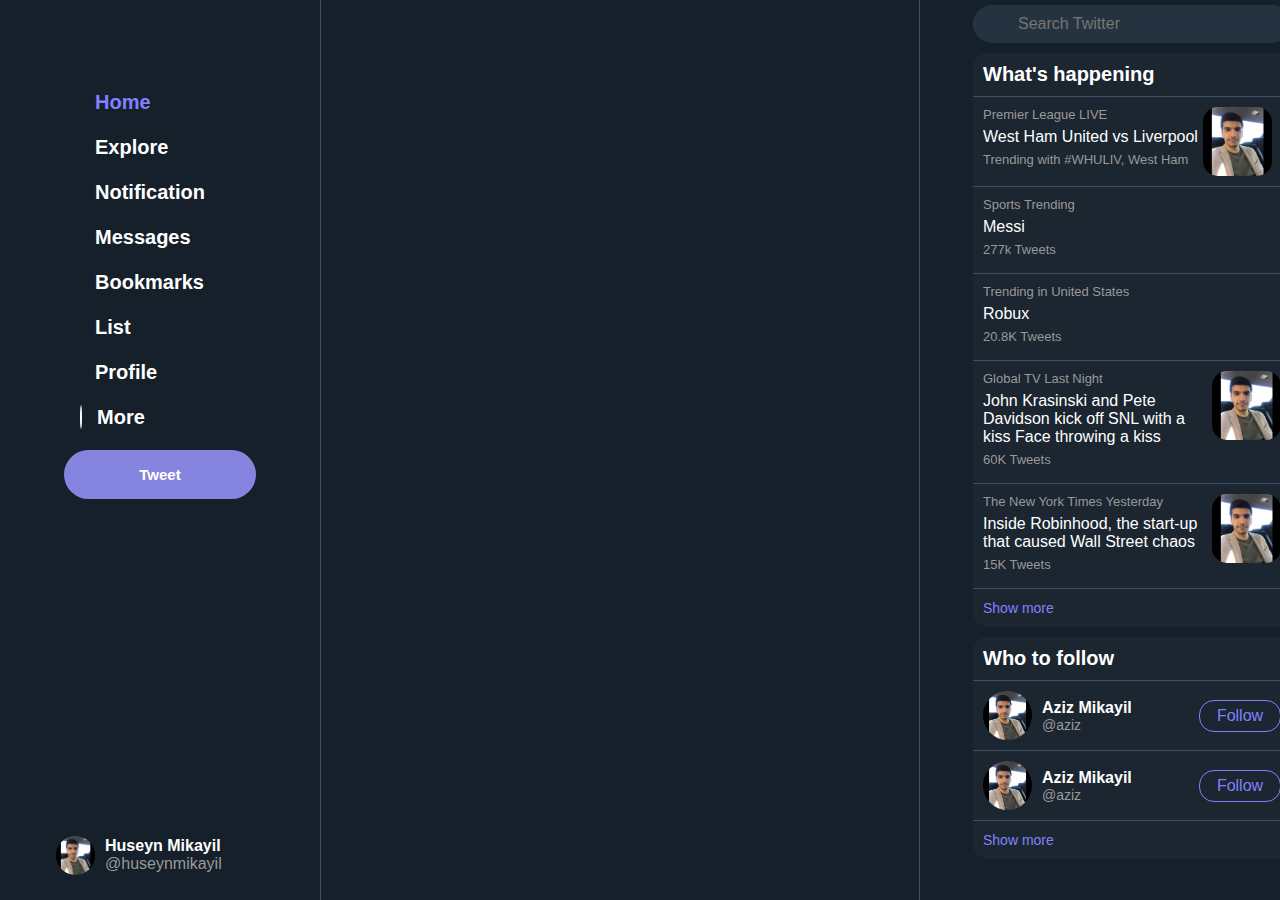
==== profile.html @ cc2408b6 "Create profile page" ====
<!DOCTYPE html>
<html lang="en">
  <head>
    <meta charset="UTF-8" />
    <meta name="viewport" content="width=device-width, initial-scale=1.0" />
    <title>Twitter | Home</title>
    <link
      rel="stylesheet"
      href="https://pro.fontawesome.com/releases/v5.10.0/css/all.css"
      integrity="sha384-AYmEC3Yw5cVb3ZcuHtOA93w35dYTsvhLPVnYs9eStHfGJvOvKxVfELGroGkvsg+p"
      crossorigin="anonymous"
    />
    <link rel="stylesheet" href="style.css" />
  </head>
  <body>
    <div class="layout">
      <div class="menu">
        <div class="menu-items">
          <ul>
            <li class="logo">
              <a href="#">
                <i class="fab fa-twitter fa-2x"></i>
              </a>
            </li>
            <li class="current">
              <a href="#">
                <i class="fas fa-home"></i>
                <span>Home</span>
              </a>
            </li>
            <li>
              <a href="#">
                <i class="fas fa-hashtag"></i>
                <span>Explore</span>
              </a>
            </li>
            <li>
              <a href="#">
                <i class="fas fa-bell"></i>
                <span>Notification</span>
              </a>
            </li>
            <li>
              <a href="#">
                <i class="fas fa-envelope"></i>
                <span>Messages</span>
              </a>
            </li>
            <li>
              <a href="#">
                <i class="fas fa-bookmark"></i>
                <span>Bookmarks</span>
              </a>
            </li>
            <li>
              <a href="#">
                <i class="fas fa-list"></i>
                <span>List</span>
              </a>
            </li>
            <li>
              <a href="#">
                <i class="fas fa-user"></i>
                <span>Profile</span>
              </a>
            </li>
            <li class="circle">
              <a href="#">
                <i class="fas fa-ellipsis-h"></i>
                <span>More</span>
              </a>
            </li>
            <li class="button">
              <a href="#"> Tweet </a>
            </li>
          </ul>
        </div>
        <div class="profile">
          <img src="profile.jpg" alt="" />
          <div class="user">
            <span class="name">Huseyn Mikayil</span>
            <span class="username">@huseynmikayil</span>
          </div>
          <i class="fas fa-ellipsis-h"></i>
        </div>
      </div>
      <div class="content"></div>
      <div class="sidebar">
        <div class="items">
          <div class="search">
            <i class="fas fa-search"></i>
            <input type="text" placeholder="Search Twitter" />
          </div>
          <div class="news">
            <div class="news-header">What's happening</div>
            <ul>
              <li>
                <div class="single-news">
                  <div class="info">
                    <span>Premier League LIVE</span>
                    <span class="text">West Ham United vs Liverpool</span>
                    <span>Trending with #WHULIV, West Ham</span>
                  </div>
                  <img src="profile.jpg" alt="" />
                </div>
              </li>
              <li>
                <div class="single-news">
                  <div class="info">
                    <span>Sports Trending</span>
                    <span class="text">Messi</span>
                    <span>277k Tweets</span>
                  </div>
                </div>
              </li>
              <li>
                <div class="single-news">
                  <div class="info">
                    <span>Trending in United States</span>
                    <span class="text">Robux</span>
                    <span>20.8K Tweets</span>
                  </div>
                </div>
              </li>
              <li>
                <div class="single-news">
                  <div class="info">
                    <span>Global TV Last Night</span>
                    <span class="text"
                      >John Krasinski and Pete Davidson kick off SNL with a kiss
                      Face throwing a kiss
                    </span>
                    <span>60K Tweets</span>
                  </div>
                  <img src="profile.jpg" alt="" />
                </div>
              </li>
              <li>
                <div class="single-news">
                  <div class="info">
                    <span>The New York Times Yesterday</span>
                    <span class="text"
                      >Inside Robinhood, the start-up that caused Wall Street
                      chaos
                    </span>
                    <span>15K Tweets</span>
                  </div>
                  <img src="profile.jpg" alt="" />
                </div>
              </li>
            </ul>
            <div class="news-footer">
              <a href="#">Show more</a>
            </div>
          </div>
          <div class="follow">
            <div class="follow-header">Who to follow</div>
            <ul>
              <li>
                <div class="user">
                  <img src="profile.jpg" alt="" />
                  <div class="user-info">
                    <a href="#" class="name">Aziz Mikayil</a>
                    <span class="username">@aziz</span>
                  </div>
                </div>
                <a href="#">Follow</a>
              </li>
              <li>
                <div class="user">
                  <img src="profile.jpg" alt="" />
                  <div class="user-info">
                    <a href="#" class="name">Aziz Mikayil</a>
                    <span class="username">@aziz</span>
                  </div>
                </div>
                <a href="#">Follow</a>
              </li>
            </ul>
            <div class="follow-footer">
              <a href="#">Show more</a>
            </div>
          </div>
        </div>
      </div>
    </div>
  </body>
</html>
---- style.css ----
* {
  padding: 0;
  margin: 0;
  border: none;
  text-decoration: none;
  list-style: none;
}

*:focus {
  outline: none;
}

html,
body {
  height: 100%;
  font-family: -apple-system, BlinkMacSystemFont, "Segoe UI", Roboto,
    "Helvetica Neue", Arial, sans-serif;
  background: #15202b;
}

.layout {
  height: 100%;
  display: flex;
}

.layout .menu {
  width: 320px;
  min-width: 320px;
  border-right: 1px solid #3a4f64;
  display: flex;
  flex-direction: column;
  padding-bottom: 15px;
}

.layout .menu .menu-items {
  width: 60%;
  flex: 1;
}

.layout .menu .menu-items ul li {
  margin-bottom: 20px;
}

.layout .menu .menu-items ul li.logo a {
  font-size: 15px;
  width: 70px;
  height: 70px;
  display: block;
  text-align: center;
  line-height: 70px;
  box-sizing: border-box;
}

.layout .menu .menu-items ul li.logo a i {
  width: 40px;
}

.layout .menu .menu-items ul li a {
  font-size: 20px;
  font-weight: 600;
  color: #fff;
  padding: 8px 16px;
  border-radius: 39px;
}

.layout .menu .menu-items ul li.button a {
  background: rgb(133, 133, 224);
  display: block;
  padding: 16px 0;
  text-align: center;
  font-size: 15px;
}
.layout .menu .menu-items ul li.button a:hover {
  background: rgb(106, 106, 179);
  color: #fff;
}

.layout .menu .menu-items ul li.circle a:hover > i,
.layout .menu .menu-items ul li a:hover {
  background: rgb(28, 42, 56);
  color: rgb(129, 129, 255);
  transition: 0.2s all ease-in-out;
  border-color: rgb(129, 129, 255);
}

.layout .menu .menu-items ul li.current a {
  color: rgb(129, 129, 255);
}

.layout .menu .menu-items ul li a i {
  width: 25px;
  height: 25px;
  line-height: 25px;
  text-align: center;
}

.layout .menu .menu-items ul li.circle a i {
  border: 1px solid #fff;
  border-radius: 50%;
}

.layout .menu .menu-items ul li a span {
  margin-left: 15px;
}

.layout .menu .profile {
  display: flex;
  height: 60px;
  display: flex;
  align-items: center;
  cursor: pointer;
  border-radius: 60px;
  padding: 0 15px;
}

.layout .menu .profile:hover {
  background: rgb(28, 42, 56);
  transition: 0.2s all ease-in-out;
}

.layout .menu .profile img {
  width: 39px;
  height: 39px;
  border-radius: 39px;
  margin-right: 10px;
}

.layout .menu .profile .user span.name {
  color: #fff;
  font-weight: bold;
}

.layout .menu .profile .user span.username {
  color: #999;
}

.layout .menu .profile i {
  color: #fff;
}

.layout .content {
  width: 598px;
  min-width: 598px;
  border-right: 1px solid #3a4f64;
  display: flex;
  flex-direction: column;
}

.layout .content .header {
  height: 53px;
  min-height: 53px;
  border-bottom: 1px solid #3a4f64;
  display: flex;
  justify-content: space-between;
  align-items: center;
  padding: 0 15px;
  cursor: pointer;
}

.layout .content .header span {
  color: #fff;
  font-size: 20px;
  font-weight: 700;
}

.layout .content .header i {
  font-size: 20px;
  color: rgb(129, 129, 255);
  padding: 10px;
  border-radius: 50%;
  transition: 0.2s all ease-in-out;
}

.layout .content .header i:hover {
  background: rgb(28, 42, 56);
}

.layout .content .share {
  display: flex;
  padding: 15px;
  border-bottom: 1px solid #3a4f64;
  height: 118px;
  min-height: 118px;
  box-sizing: border-box;
}

.layout .content .share img {
  width: 49px;
  height: 49px;
  border-radius: 49px;
  margin-right: 15px;
}

.layout .content .share .input {
  flex: 1;
}

.layout .content .share .input input {
  width: 100%;
  box-sizing: border-box;
  height: 49px;
  background: #15202b;
  font-size: 20px;
  color: #fff;
}

.layout .content .share .input .actions {
  display: flex;
  margin-top: 5px;
  align-items: center;
}

.layout .content .share .input .actions .items {
  flex: 1;
}

.layout .content .share .input .actions .items ul {
  display: flex;
}

.layout .content .share .input .actions .items ul li {
  margin-right: 5px;
}

.layout .content .share .input .actions .items ul li a {
  color: rgb(129, 129, 255);
  font-size: 20px;
  padding: 10px 13px;
  border-radius: 50%;
  transition: 0.2s all ease-in-out;
}

.layout .content .share .input .actions .items ul li a:hover {
  background: rgb(28, 42, 56);
}

.layout .content .share .input .actions a.button {
  background: rgb(133, 133, 224);
  display: block;
  padding: 10px 15px;
  text-align: center;
  font-size: 15px;
  border-radius: 25px;
  color: #fff;
  transition: 0.2s all ease-in-out;
}

.layout .content .share .input .actions a.button:hover {
  background: rgb(106, 106, 179);
  color: #fff;
}

.layout .content .line {
  height: 10px;
  min-height: 10px;
  border-bottom: 1px solid #3a4f64;
  background: rgb(25, 39, 52);
}

.layout .content .timeline {
  overflow: auto;
}

.layout .content .timeline .post-wrapper {
  border-bottom: 1px solid #3a4f64;
}

.layout .content .timeline .post {
  display: flex;
  padding: 15px 15px 5px 15px;
  cursor: pointer;
  transition: 0.3s all ease-in-out;
}

.layout .content .timeline .post:hover {
  background: rgb(37, 51, 65, 0.5);
}

.layout .content .timeline .post img {
  width: 49px;
  height: 49px;
  border-radius: 49px;
  margin-right: 15px;
}

.layout .content .timeline .post .post-data {
  flex: 1;
}

.layout .content .timeline .post .post-data .post-header {
  display: flex;
  justify-content: space-between;
  color: #999;
  font-size: 14px;
}

.layout .content .timeline .post .post-data .post-header .user-info {
  display: flex;
  position: relative;
}

.layout .content .timeline .post .post-data .post-header .user-info span.name {
  color: #fff;
  font-size: 15px;
  font-weight: 700;
  margin-right: 10px;
}

.layout
  .content
  .timeline
  .post
  .post-data
  .post-header
  .user-info
  span.username {
  margin-right: 15px;
}

.layout .content .timeline .post .post-data .post-header .user-info span.dot {
  width: 2px;
  height: 2px;
  background: #999;
  border-radius: 2px;
  display: block;
  position: absolute;
  top: 10px;
  right: 20px;
}

.layout .content .timeline .post .post-data .post-header a {
  color: #999;
  width: 32px;
  height: 32px;
  border-radius: 32px;
  line-height: 32px;
  text-align: center;
  transition: 0.2s all ease-in-out;
}
.layout .content .timeline .post .post-data .post-header a:hover {
  background: rgb(28, 42, 56);
}

.layout .content .timeline .post .post-data .post-header a:hover > i {
  color: rgb(129, 129, 255);
}

.layout .content .timeline .post .post-data .post-text {
  color: #fff;
}

.layout .content .timeline .post .post-data .post-actions {
  width: 80%;
  margin-top: 15px;
}

.layout .content .timeline .post .post-data .post-actions ul {
  display: flex;
  justify-content: space-between;
}

.layout .content .timeline .post .post-data .post-actions ul li a {
  color: #999;
  transition: 0.2s all ease-in-out;
}

.layout .content .timeline .post .post-data .post-actions ul li.comment a:hover,
.layout .content .timeline .post .post-data .post-actions ul li.arrow a:hover {
  color: rgb(129, 129, 255);
}

.layout
  .content
  .timeline
  .post
  .post-data
  .post-actions
  ul
  li.comment
  a:hover
  > i,
.layout
  .content
  .timeline
  .post
  .post-data
  .post-actions
  ul
  li.arrow
  a:hover
  > i {
  background: rgba(182, 199, 246, 0.1);
}

.layout .content .timeline .post .post-data .post-actions ul li.retweet a:hover,
.layout .content .timeline .post .post-data .post-actions ul li.heart a:hover {
  color: #e0245e;
}

.layout
  .content
  .timeline
  .post
  .post-data
  .post-actions
  ul
  li.retweet
  a:hover
  > i,
.layout
  .content
  .timeline
  .post
  .post-data
  .post-actions
  ul
  li.heart
  a:hover
  > i {
  background: rgba(243, 178, 178, 0.1);
}

.layout .content .timeline .post .post-data .post-actions ul li a i {
  padding: 10px;
  border-radius: 26px;
  margin-right: 5px;
  transition: 0.2s all ease-in-out;
}

.layout .sidebar .items .search {
  position: relative;
  margin-bottom: 10px;
}

.layout .sidebar .items .search input {
  width: 100%;
  height: 38px;
  background: #253341;
  border-radius: 30px;
  padding: 0 10px 0 45px;
  font-size: 16px;
  box-sizing: border-box;
  color: #fff;
}

.layout .sidebar .items .search input:focus {
  border: 1px solid rgb(129, 129, 255);
}

.layout .sidebar .items .search i {
  position: absolute;
  top: 0;
  left: 0;
  display: flex;
  align-items: center;
  width: 38px;
  height: 38px;
  margin-left: 15px;
  color: #999;
}

.layout .sidebar .items .news {
  background: #1b2631;
  border-radius: 15px;
  margin-bottom: 10px;
}

.layout .sidebar .items .news .news-header {
  border-bottom: 1px solid #3a4f64;
  padding: 10px;
  font-size: 20px;
  font-weight: 700;
  color: #fff;
}

.layout .sidebar .items .news ul li {
  padding: 10px;
  border-bottom: 1px solid #3a4f64;
  cursor: pointer;
}

.layout .sidebar .items .news ul li:hover {
  background: rgb(37, 51, 65, 0.5);
  transition: 0.3s all ease-in-out;
}

.layout .sidebar .items .news ul li .single-news {
  display: flex;
}

.layout .sidebar .items .news ul li .single-news .info {
  display: flex;
  flex-direction: column;
}

.layout .sidebar .items .news ul li .single-news .info span {
  color: #999;
  font-size: 13px;
  margin-bottom: 6px;
}

.layout .sidebar .items .news ul li .single-news .info span.text {
  color: #fff;
  font-size: 16px;
}

.layout .sidebar .items .news ul li .single-news img {
  width: 69px;
  height: 69px;
  border-radius: 15px;
  margin-left: 5px;
}

.layout .sidebar .items .news .news-footer {
  padding: 10px;
}

.layout .sidebar .items .news .news-footer a {
  color: rgb(129, 129, 255);
  font-size: 14px;
}

.layout .sidebar .items .follow {
  background: #1b2631;
  border-radius: 15px;
  margin-bottom: 10px;
}

.layout .sidebar .items .follow .follow-header {
  border-bottom: 1px solid #3a4f64;
  padding: 10px;
  font-size: 20px;
  font-weight: 700;
  color: #fff;
}

.layout .sidebar .items .follow ul li {
  display: flex;
  align-items: center;
  justify-content: space-between;
  padding: 10px;
  border-bottom: 1px solid #3a4f64;
  cursor: pointer;
}

.layout .sidebar .items .follow ul li:hover {
  background: rgb(37, 51, 65, 0.5);
  transition: 0.3s all ease-in-out;
}

.layout .sidebar .items .follow ul li .user {
  display: flex;
  align-items: center;
}

.layout .sidebar .items .follow ul li .user img {
  width: 49px;
  height: 49px;
  border-radius: 49px;
  margin-right: 10px;
}

.layout .sidebar .items .follow ul li .user .user-info {
  display: flex;
  flex-direction: column;
}

.layout .sidebar .items .follow ul li .user .user-info .name {
  color: #fff;
  font-weight: 600;
}

.layout .sidebar .items .follow ul li .user .user-info .name:hover {
  text-decoration: underline;
}

.layout .sidebar .items .follow ul li .user .user-info .username {
  color: #999;
  font-size: 14px;
}

.layout .sidebar .items .follow ul li > a {
  display: block;
  width: 80px;
  height: 30px;
  text-align: center;
  line-height: 30px;
  border: 1px solid rgb(129, 129, 255);
  color: rgb(129, 129, 255);
  border-radius: 15px;
}

.layout .sidebar .items .follow .follow-footer {
  padding: 10px;
}

.layout .sidebar .items .follow .follow-footer a {
  color: rgb(129, 129, 255);
  font-size: 14px;
}

/* Responsive design */
@media only screen and (min-width: 1900px) {
  .layout .menu {
    width: 602px;
    min-width: 602px;
  }

  .layout .menu .menu-items {
    margin-left: auto;
    width: 49%;
    min-width: 49%;
  }

  .layout .menu .menu-items ul li.button a {
    width: 230px;
    min-width: 230px;
  }

  .layout .menu .profile {
    margin-left: auto;
    margin-right: 10px;
    width: 49%;
    min-width: 49%;
  }

  .layout .content {
    width: 598px;
    min-width: 598px;
  }

  .layout .sidebar {
    width: 718px;
    min-width: 718px;
    display: flex;
    flex-direction: column;
  }

  .layout .sidebar .items {
    width: 50%;
    margin: 5px auto 0 20px;
    overflow: auto;
  }
}

@media only screen and (max-width: 1400px) {
  .layout .menu .menu-items {
    margin: 0 auto;
  }

  .layout .menu .profile {
    margin: 0 auto;
    width: 65%;
    min-width: 65%;
  }

  .layout .sidebar {
    width: 424px;
    min-width: 424px;
    display: flex;
    flex-direction: column;
  }

  .layout .sidebar .items {
    width: 75%;
    overflow: auto;
  }

  .layout .sidebar .items {
    margin: 5px auto 0;
  }
}
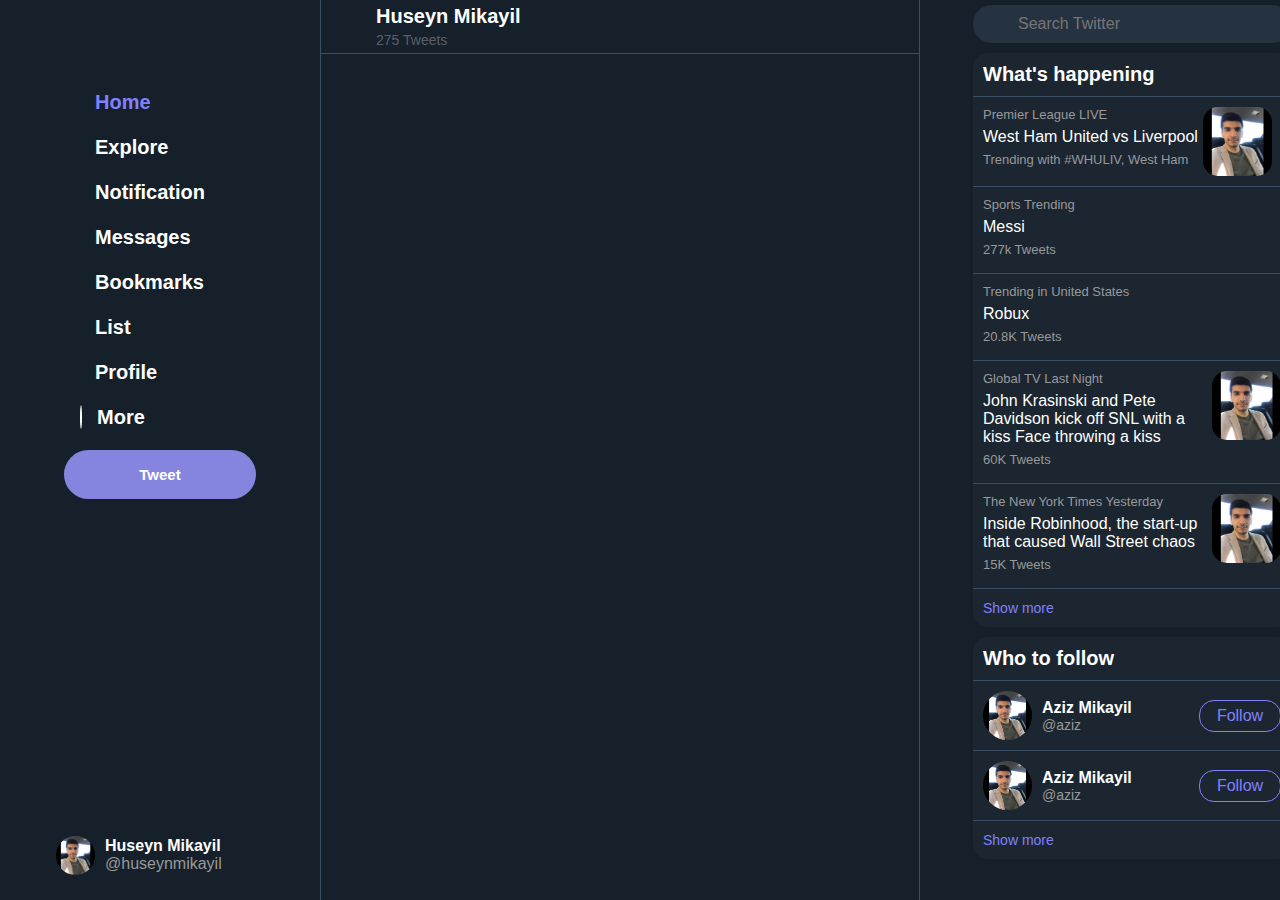
==== commit c1fcea17: "Create profile header" ====
--- a/profile.html
+++ b/profile.html
@@ -18,7 +18,7 @@
         <div class="menu-items">
           <ul>
             <li class="logo">
-              <a href="#">
+              <a href="index.html">
                 <i class="fab fa-twitter fa-2x"></i>
               </a>
             </li>
@@ -84,7 +84,19 @@
           <i class="fas fa-ellipsis-h"></i>
         </div>
       </div>
-      <div class="content"></div>
+      <div class="content">
+        <div class="header">
+          <div class="arrow-back">
+            <a href="#">
+              <i class="fas fa-arrow-left"></i>
+            </a>
+          </div>
+          <div class="user-info">
+            <span class="username">Huseyn Mikayil</span>
+            <div class="tweet-count">275 Tweets</div>
+          </div>
+        </div>
+      </div>
       <div class="sidebar">
         <div class="items">
           <div class="search">
--- a/style.css
+++ b/style.css
@@ -599,6 +599,30 @@
   font-size: 14px;
 }
 
+/*
+  PROFILE PAGE
+*/
+
+.layout .content .header .arrow-back {
+  margin-right: 20px;
+}
+
+.layout .content .user-info {
+  flex: 1;
+  display: flex;
+  flex-direction: column;
+  justify-content: center;
+}
+
+.layout .content .user-info .username {
+  margin-bottom: 4px;
+}
+
+.layout .content .user-info .tweet-count {
+  color: rgba(255, 255, 255, .3);
+  font-size: 14px;
+}
+
 /* Responsive design */
 @media only screen and (min-width: 1900px) {
   .layout .menu {
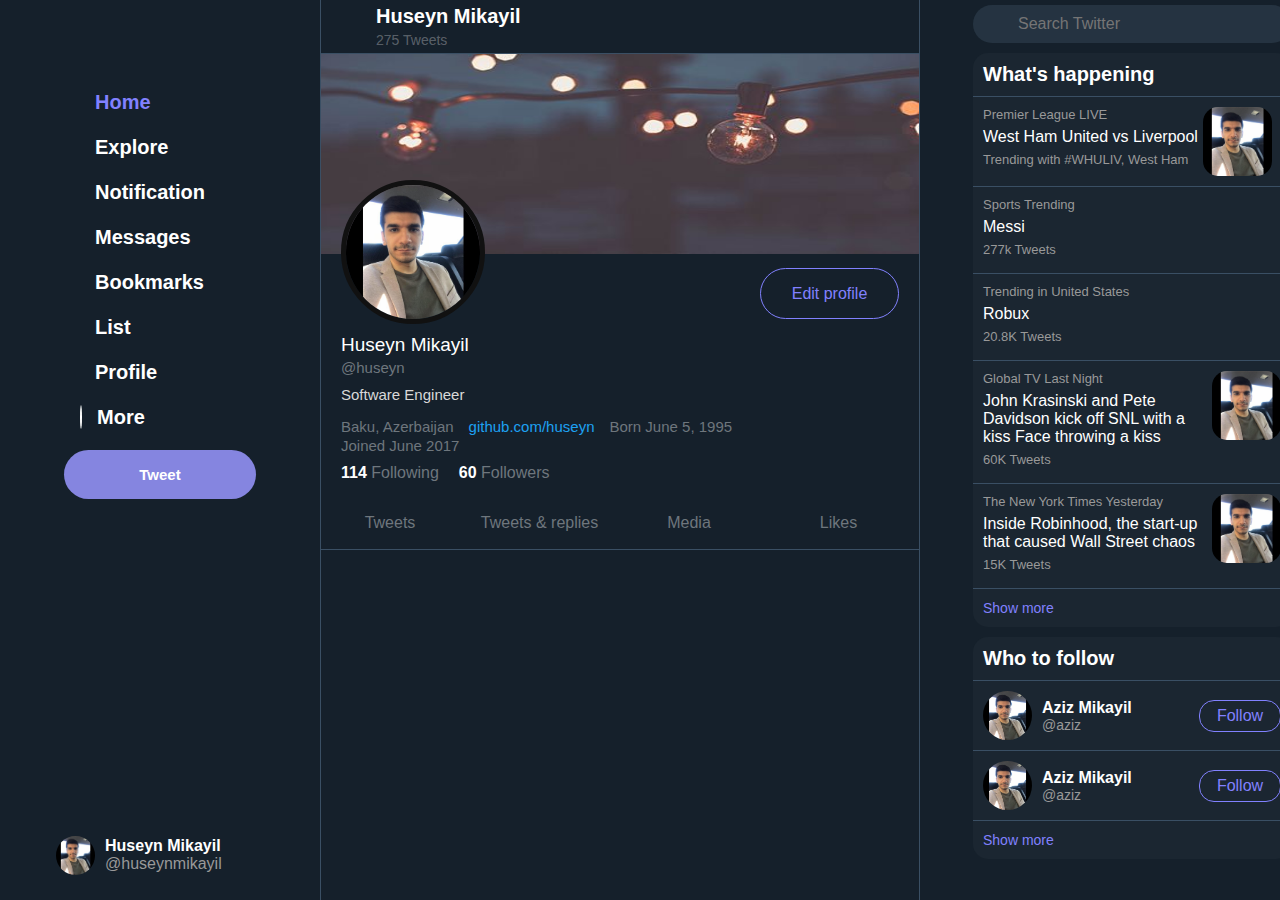
==== commit 7e1829da: "Create profile info section" ====
--- a/profile.html
+++ b/profile.html
@@ -96,6 +96,66 @@
             <div class="tweet-count">275 Tweets</div>
           </div>
         </div>
+        <div class="profile-info">
+          <div class="cover-img">
+            <img src="cover.jpg" alt="" />
+          </div>
+          <div class="edit-profile">
+            <a href="#">
+              <img src="profile.jpg" alt="" />
+            </a>
+            <a href="#" class="btn">Edit profile</a>
+          </div>
+          <div class="user-info">
+            <span class="name">Huseyn Mikayil</span>
+            <span class="username"> @huseyn </span>
+            <span class="bio">Software Engineer</span>
+            <div class="bio-more">
+              <div class="location">
+                <i class="fas fa-map-marker-alt"></i>
+                <span class="text">Baku, Azerbaijan</span>
+              </div>
+              <div class="website">
+                <i class="fas fa-link"></i>
+                <a href="#" class="text">github.com/huseyn</a>
+              </div>
+              <div class="born">
+                <i class="fas fa-map-pin"></i>
+                <span class="text"> Born June 5, 1995 </span>
+              </div>
+            </div>
+            <div class="calendar">
+              <i class="fas fa-calendar-alt"></i>
+              <span class="text">Joined June 2017</span>
+            </div>
+            <div class="follow-info">
+              <a href="#">
+                <span class="count">114</span>
+                Following
+              </a>
+              <a href="#">
+                <span class="count">60</span>
+                Followers
+              </a>
+            </div>
+          </div>
+          <div class="profile-menu">
+            <ul>
+              <li>
+                <a href="#"> Tweets </a>
+              </li>
+              <li>
+                <a href="#"> Tweets & replies </a>
+              </li>
+              <li>
+                <a href="#"> Media </a>
+              </li>
+              <li>
+                <a href="#"> Likes </a>
+              </li>
+            </ul>
+          </div>
+        </div>
       </div>
       <div class="sidebar">
         <div class="items">
--- a/style.css
+++ b/style.css
@@ -619,8 +619,156 @@
 }
 
 .layout .content .user-info .tweet-count {
-  color: rgba(255, 255, 255, .3);
+  color: rgba(255, 255, 255, 0.3);
   font-size: 14px;
+}
+
+.layout .content .profile-info {
+  border-bottom: 1px solid #3a4f64;
+}
+
+.layout .content .profile-info .cover-img {
+  margin-bottom: 10px;
+}
+
+.layout .content .profile-info .cover-img img {
+  width: 100%;
+  max-width: 100%;
+  height: 200px;
+  min-height: 200px;
+  background-size: cover;
+}
+
+.layout .content .profile-info .edit-profile {
+  display: flex;
+}
+
+.layout .content .profile-info .edit-profile {
+  padding: 0 20px;
+  margin-bottom: 15px;
+}
+
+.layout .content .profile-info .edit-profile img {
+  width: 134px;
+  height: 134px;
+  border-radius: 50%;
+  border: 5px solid #111;
+  position: absolute;
+  top: 180px;
+  transition: 300ms all;
+}
+
+.layout .content .profile-info .edit-profile img:hover {
+  background: #111;
+  opacity: 0.9;
+}
+
+.layout .content .profile-info .edit-profile .btn {
+  margin-left: auto;
+  display: block;
+  width: 107px;
+  height: 49px;
+  text-align: center;
+  line-height: 49px;
+  border: 1px solid rgb(129, 129, 255);
+  color: rgb(129, 129, 255);
+  border-radius: 49px;
+  padding: 0 15px;
+  transition: 200ms all;
+}
+
+.layout .content .profile-info .edit-profile .btn:hover {
+  background: rgb(37, 51, 65, 0.5);
+}
+
+.layout .content .profile-info .user-info {
+  padding: 0 20px;
+  margin-bottom: 15px;
+}
+
+.layout .content .profile-info .user-info .name {
+  font-size: 19px;
+  color: #fff;
+  margin-bottom: 3px;
+}
+
+.layout .content .profile-info .user-info .username {
+  font-size: 15px;
+  color: #6e767d;
+  margin-bottom: 10px;
+}
+
+.layout .content .profile-info .user-info .bio {
+  font-size: 15px;
+  color: #d9d9d9;
+  margin-bottom: 15px;
+}
+
+.layout .content .profile-info .user-info .bio-more {
+  display: flex;
+  margin-bottom: 2px;
+}
+
+.layout .content .profile-info .user-info .bio-more > div {
+  margin-right: 15px;
+}
+
+.layout .content .profile-info .user-info .bio-more > div {
+  color: #6e767d;
+  font-size: 15px;
+}
+
+.layout .content .profile-info .user-info .bio-more > div.website a {
+  color: #1da1f2;
+  font-size: 15px;
+}
+
+.layout .content .profile-info .user-info .calendar {
+  color: #6e767d;
+  font-size: 15px;
+  margin-bottom: 10px;
+}
+
+.layout .content .profile-info .user-info .follow-info {
+  display: flex;
+}
+
+.layout .content .profile-info .user-info .follow-info a {
+  margin-right: 20px;
+}
+
+.layout .content .profile-info .user-info .follow-info a {
+  color: #6e767d;
+}
+
+.layout .content .profile-info .user-info .follow-info > a .count {
+  color: #fff;
+  font-weight: 700;
+}
+.layout .content .profile-info .profile-menu ul {
+  display: flex;
+  justify-content: space-between;
+}
+
+.layout .content .profile-info .profile-menu ul li {
+  width: 25%;
+  min-width: 25%;
+  text-align: center;
+}
+
+.layout .content .profile-info .profile-menu ul li:hover {
+  border-bottom: 2px solid rgb(29, 161, 242);
+}
+
+.layout .content .profile-info .profile-menu ul li a {
+  font-size: 16px;
+  color: #6e767d;
+  width: 138px;
+  height: 52px;
+  display: block;
+  display: flex;
+  justify-content: center;
+  align-items: center;
 }
 
 /* Responsive design */
